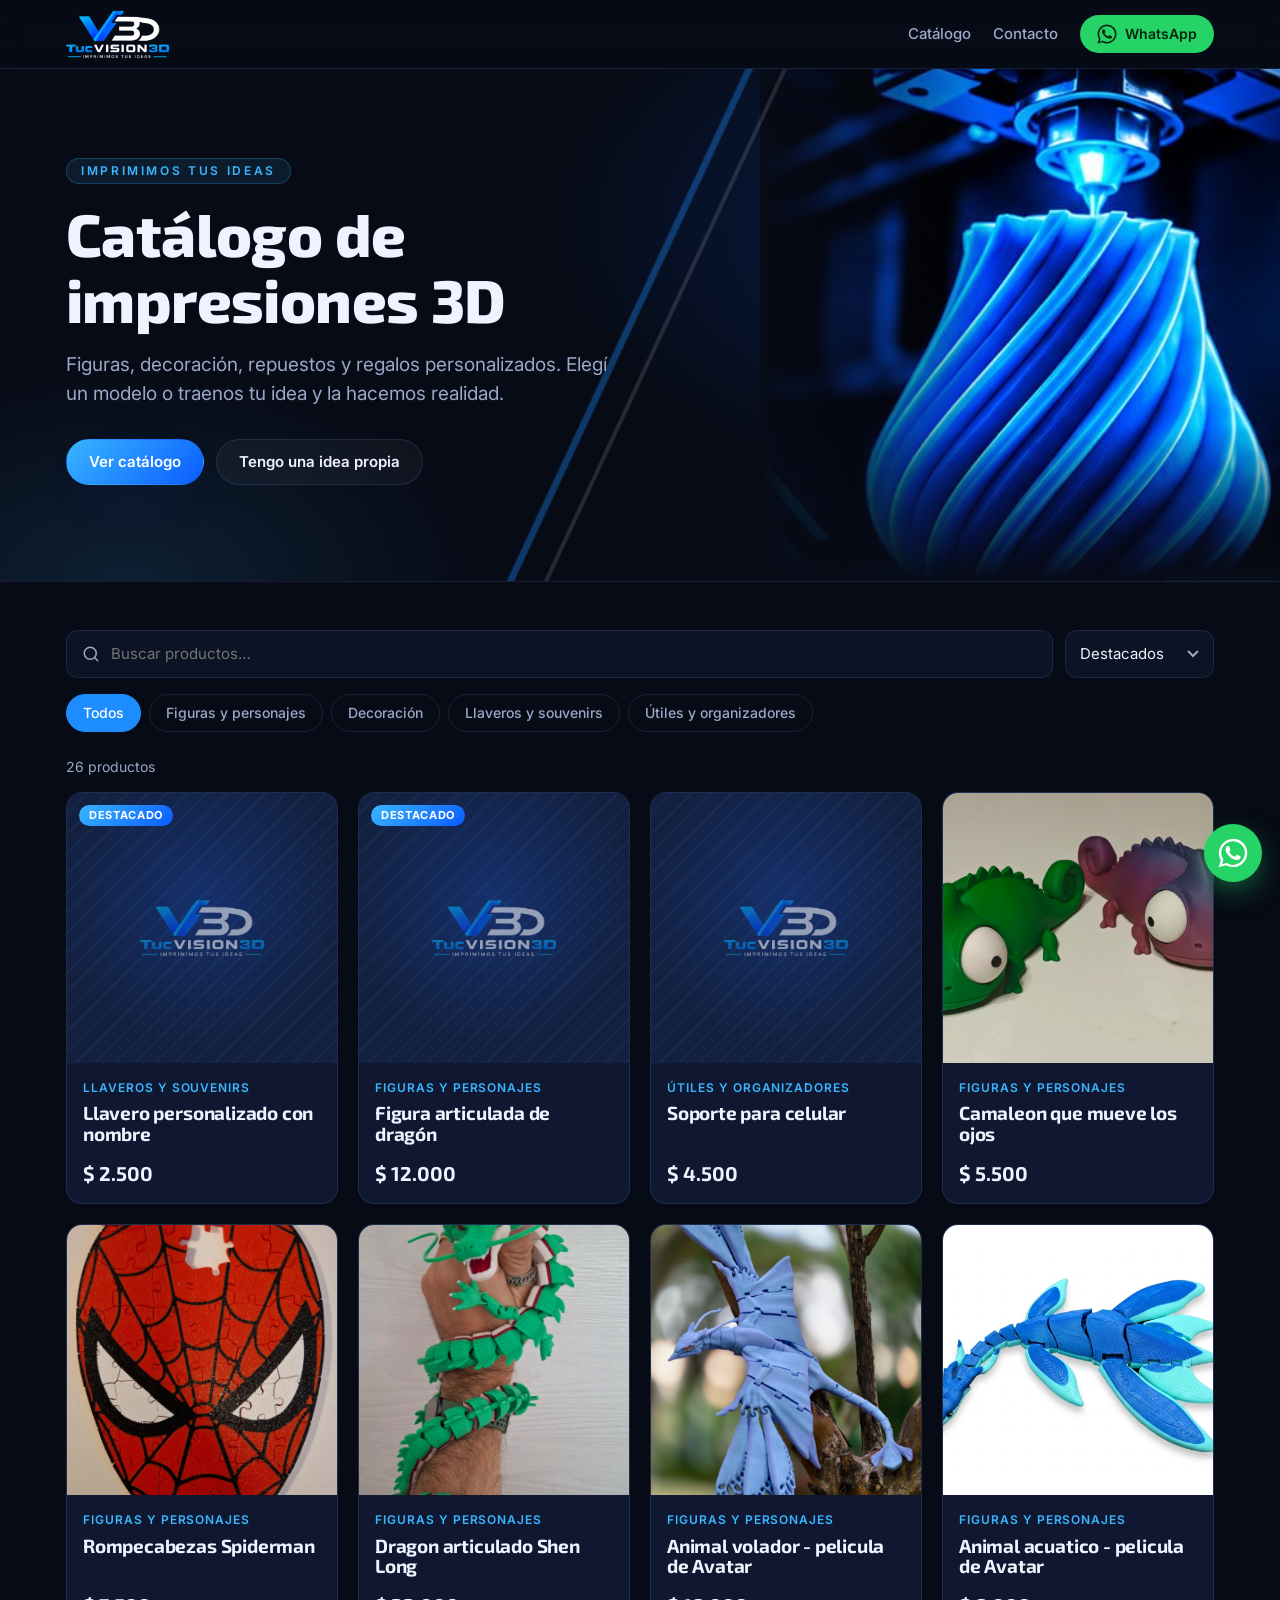
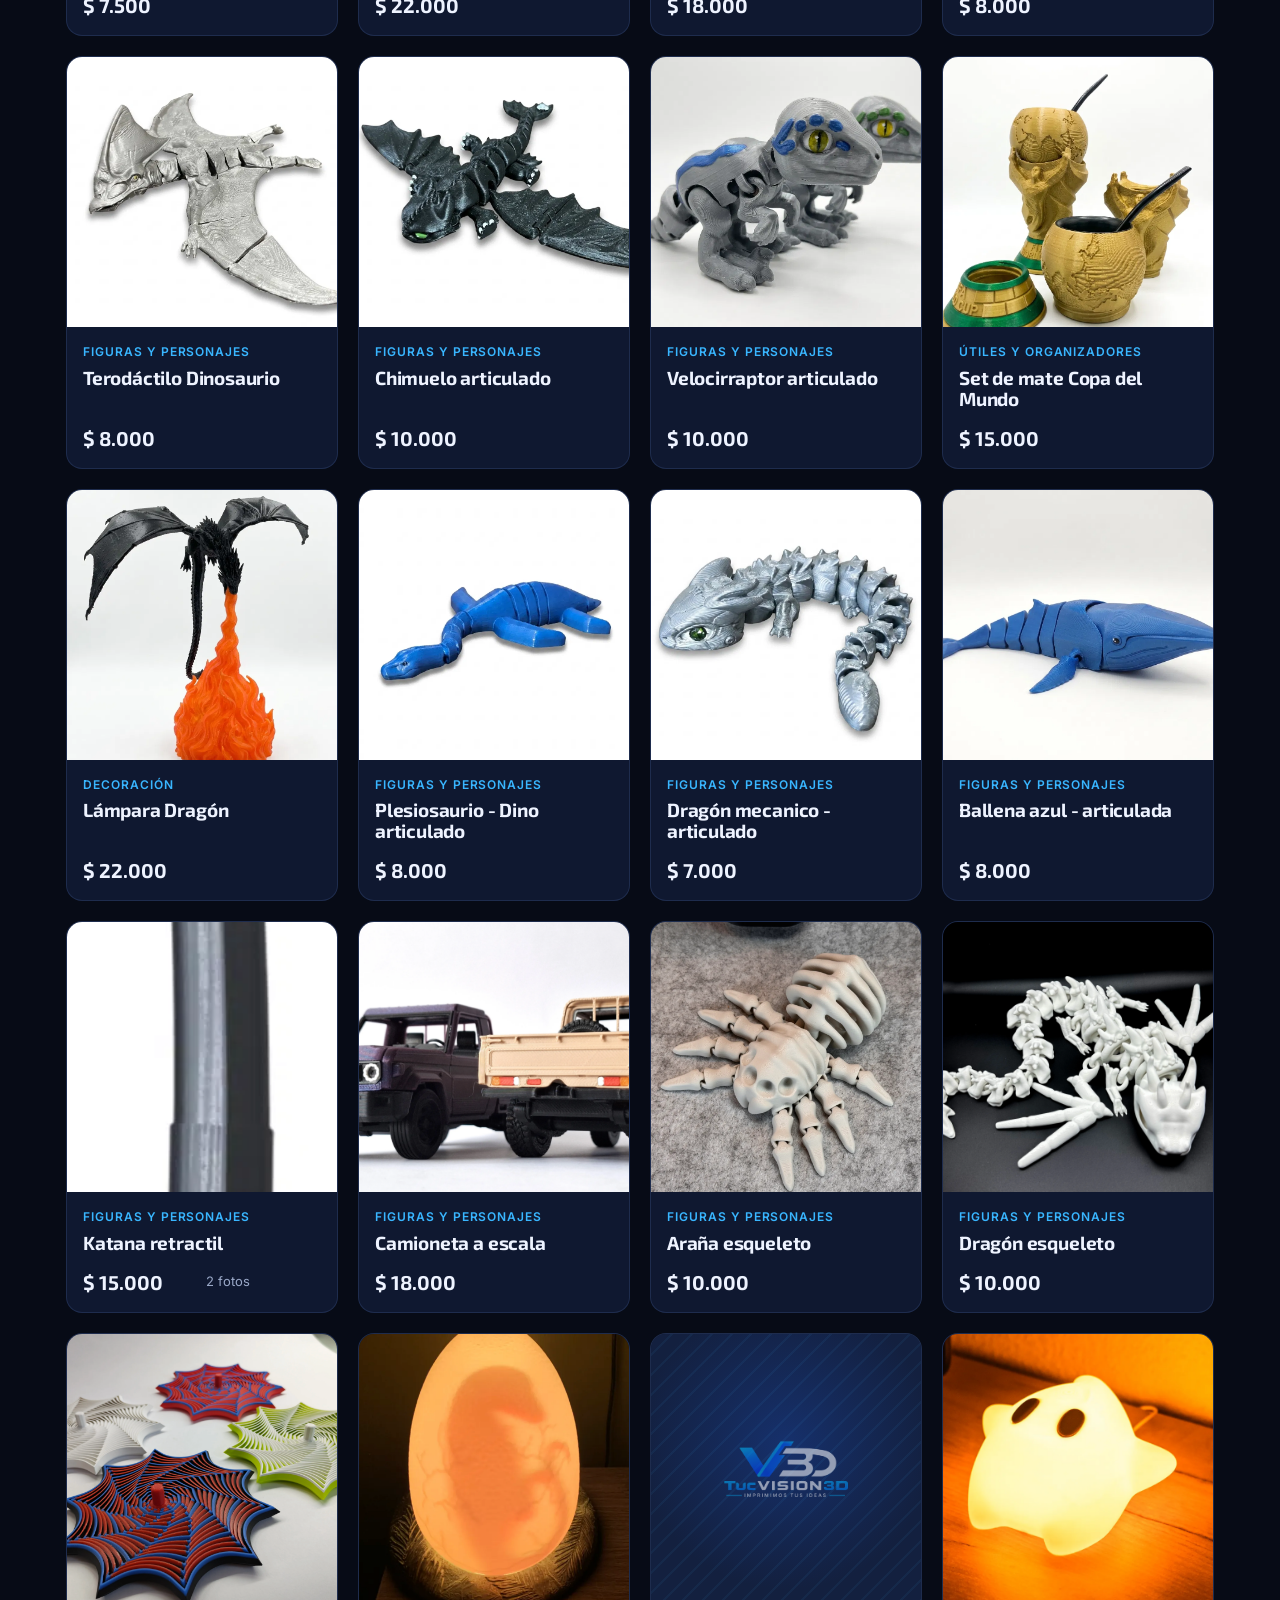
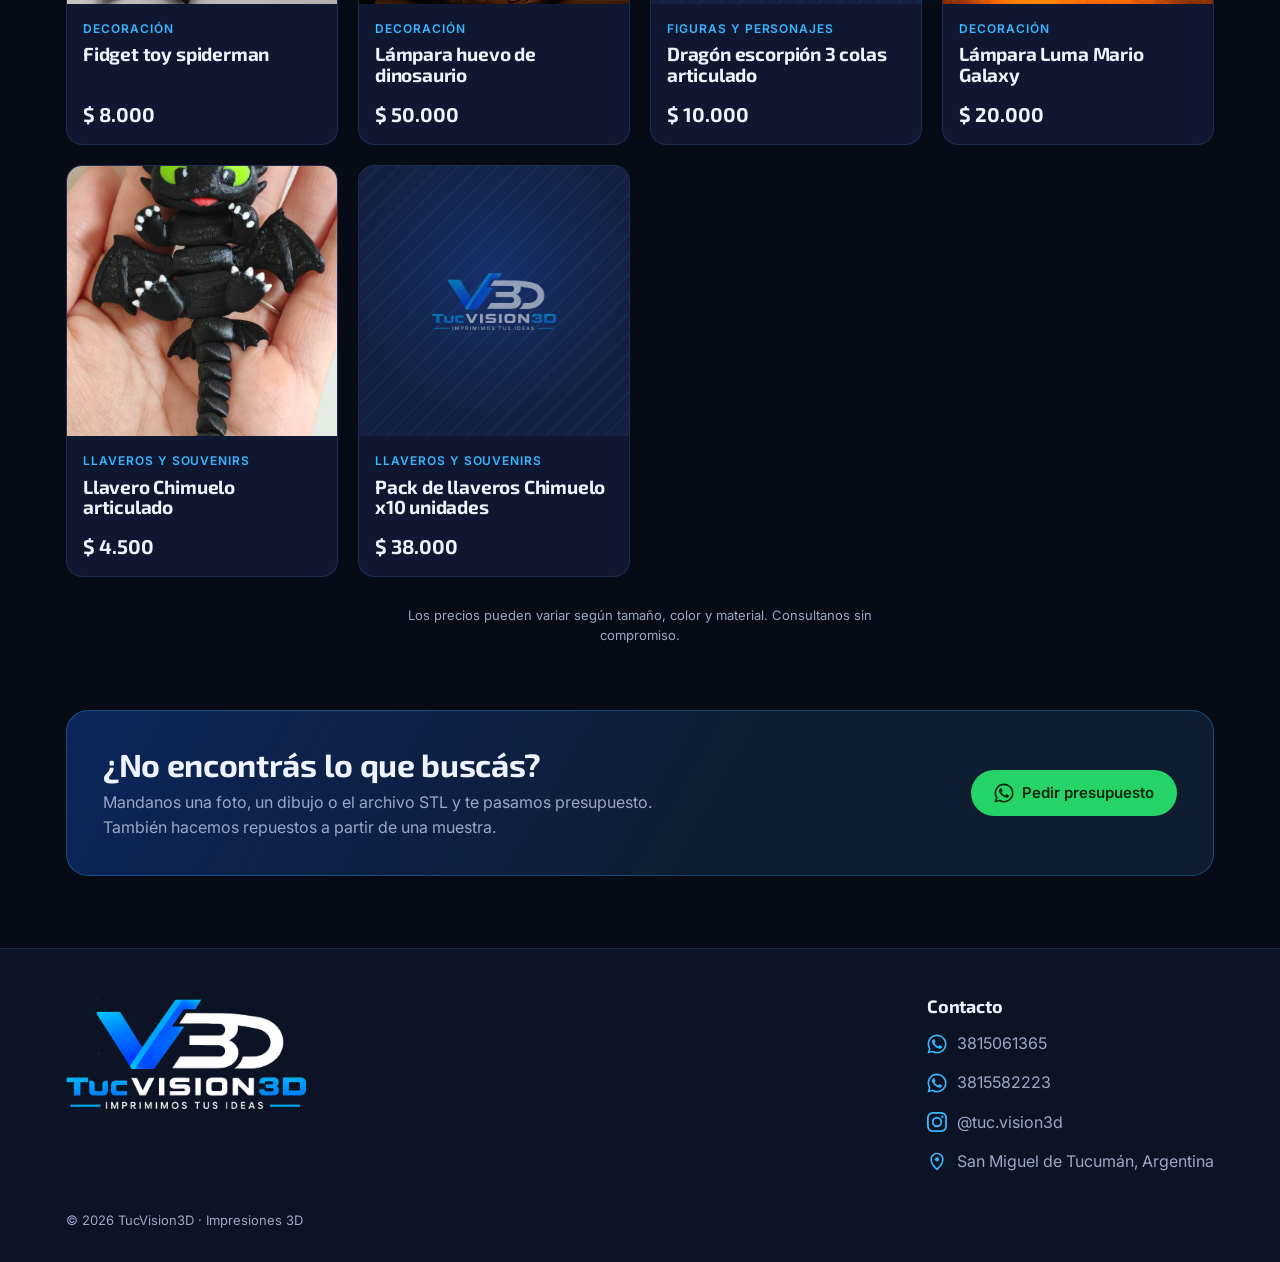
==== index.html @ 31331e61 "catalogo incial" ====
<!doctype html>
<html lang="es">
<head>
  <meta charset="utf-8" />
  <meta name="viewport" content="width=device-width, initial-scale=1, viewport-fit=cover" />
  <title>TucVision3D · Catálogo de impresiones 3D</title>
  <meta name="description" content="Catálogo de impresiones 3D en Tucumán: figuras, decoración, llaveros, repuestos y piezas personalizadas. Imprimimos tus ideas." />
  <meta name="theme-color" content="#070b16" />
  <meta property="og:title" content="TucVision3D · Catálogo de impresiones 3D" />
  <meta property="og:description" content="Imprimimos tus ideas. Mirá el catálogo y consultanos por WhatsApp." />
  <meta property="og:image" content="/assets/og-image.jpg" />
  <meta property="og:type" content="website" />
  <link rel="icon" type="image/png" href="/assets/favicon.png" />
  <link rel="apple-touch-icon" href="/assets/apple-touch-icon.png" />
  <link rel="preconnect" href="https://fonts.googleapis.com" />
  <link rel="preconnect" href="https://fonts.gstatic.com" crossorigin />
  <link href="https://fonts.googleapis.com/css2?family=Exo+2:wght@600;700;800&family=Inter:wght@400;500;600&display=swap" rel="stylesheet" />
  <link rel="stylesheet" href="/styles.css" />
</head>
<body>
  <header class="topbar">
    <div class="wrap topbar__inner">
      <a href="#" class="brand" aria-label="TucVision3D, inicio">
        <img src="/assets/logo.png" alt="TucVision3D" width="640" height="297" />
      </a>
      <nav class="topbar__nav">
        <a href="#catalogo">Catálogo</a>
        <a href="#contacto">Contacto</a>
        <a class="btn btn--wa btn--sm js-wa-general" href="#" target="_blank" rel="noopener">
          <svg aria-hidden="true"><use href="#i-wa" /></svg><span>WhatsApp</span>
        </a>
      </nav>
    </div>
  </header>

  <main>
    <section class="hero">
      <div class="hero__bg" aria-hidden="true"></div>
      <div class="wrap hero__inner">
        <p class="eyebrow js-eslogan">Imprimimos tus ideas</p>
        <h1 class="js-hero-titulo">Catálogo de impresiones 3D</h1>
        <p class="hero__text js-hero-texto"></p>
        <div class="hero__cta">
          <a href="#catalogo" class="btn btn--primary">Ver catálogo</a>
          <a href="#" class="btn btn--ghost js-wa-idea" target="_blank" rel="noopener">Tengo una idea propia</a>
        </div>
      </div>
    </section>

    <section id="catalogo" class="catalog wrap">
      <div class="toolbar">
        <div class="search">
          <svg aria-hidden="true"><use href="#i-search" /></svg>
          <input id="q" type="search" placeholder="Buscar productos…" autocomplete="off" aria-label="Buscar productos" />
        </div>
        <label class="sort">
          <span class="sr-only">Ordenar</span>
          <select id="sort" aria-label="Ordenar">
            <option value="destacados">Destacados</option>
            <option value="az">Nombre A–Z</option>
            <option value="precio-asc">Menor precio</option>
            <option value="precio-desc">Mayor precio</option>
          </select>
        </label>
      </div>
      <div id="chips" class="chips" role="tablist" aria-label="Categorías"></div>

      <p id="count" class="count" aria-live="polite"></p>
      <div id="grid" class="grid"></div>
      <div id="empty" class="empty" hidden>
        <p>No encontramos productos con esa búsqueda.</p>
        <a href="#" class="btn btn--wa js-wa-idea" target="_blank" rel="noopener">
          <svg aria-hidden="true"><use href="#i-wa" /></svg><span>Consultanos igual</span>
        </a>
      </div>
      <p class="nota js-nota-precios"></p>
    </section>

    <section class="custom wrap">
      <div class="custom__card">
        <div>
          <h2>¿No encontrás lo que buscás?</h2>
          <p>Mandanos una foto, un dibujo o el archivo STL y te pasamos presupuesto. También hacemos repuestos a partir de una muestra.</p>
        </div>
        <a href="#" class="btn btn--wa js-wa-idea" target="_blank" rel="noopener">
          <svg aria-hidden="true"><use href="#i-wa" /></svg><span>Pedir presupuesto</span>
        </a>
      </div>
    </section>
  </main>

  <footer id="contacto" class="footer">
    <div class="wrap footer__inner">
      <img class="footer__logo" src="/assets/logo.png" alt="TucVision3D" width="640" height="297" loading="lazy" />
      <div class="footer__contact">
        <h2>Contacto</h2>
        <ul id="contact-list"></ul>
      </div>
    </div>
    <p class="footer__copy wrap">© <span id="year"></span> TucVision3D · Impresiones 3D</p>
  </footer>

  <!-- Detalle de producto -->
  <dialog id="modal" class="modal" aria-labelledby="m-title">
    <button class="modal__close" type="button" aria-label="Cerrar" data-close>&times;</button>
    <div class="modal__body">
      <div class="gallery">
        <div class="gallery__main" id="m-main"></div>
        <div class="gallery__thumbs" id="m-thumbs"></div>
      </div>
      <div class="detail">
        <p class="detail__cat" id="m-cat"></p>
        <h2 id="m-title"></h2>
        <p class="detail__price" id="m-price"></p>
        <p class="detail__desc" id="m-desc"></p>
        <dl class="specs" id="m-specs"></dl>
        <a id="m-wa" class="btn btn--wa btn--block" href="#" target="_blank" rel="noopener">
          <svg aria-hidden="true"><use href="#i-wa" /></svg><span>Consultar por WhatsApp</span>
        </a>
        <button type="button" class="btn btn--ghost btn--block" id="m-share">Compartir producto</button>
      </div>
    </div>
  </dialog>

  <a class="fab js-wa-general" href="#" target="_blank" rel="noopener" aria-label="Escribinos por WhatsApp">
    <svg aria-hidden="true"><use href="#i-wa" /></svg>
  </a>

  <svg width="0" height="0" style="position:absolute" aria-hidden="true">
    <symbol id="i-wa" viewBox="0 0 24 24"><path fill="currentColor" d="M17.47 14.38c-.3-.15-1.76-.87-2.03-.97-.27-.1-.47-.15-.67.15-.2.3-.77.97-.94 1.17-.17.2-.35.22-.64.07-.3-.15-1.26-.46-2.4-1.48-.89-.79-1.49-1.77-1.66-2.07-.17-.3-.02-.46.13-.6.13-.14.3-.35.45-.52.15-.18.2-.3.3-.5.1-.2.05-.37-.03-.52-.07-.15-.67-1.61-.92-2.2-.24-.58-.49-.5-.67-.51h-.57c-.2 0-.52.07-.79.37-.27.3-1.04 1.02-1.04 2.48s1.07 2.88 1.21 3.07c.15.2 2.1 3.2 5.08 4.49.71.3 1.26.49 1.7.63.71.22 1.36.19 1.87.12.57-.09 1.76-.72 2.01-1.41.25-.7.25-1.29.17-1.41-.07-.13-.27-.2-.57-.35M12.05 21.5h-.01a9.4 9.4 0 0 1-4.8-1.32l-.34-.2-3.56.93.95-3.47-.22-.36a9.4 9.4 0 0 1-1.44-5.01c0-5.2 4.23-9.43 9.43-9.43 2.52 0 4.89.98 6.67 2.77a9.37 9.37 0 0 1 2.76 6.67c0 5.2-4.23 9.43-9.44 9.43m8.03-17.46A11.28 11.28 0 0 0 12.05.7C5.8.7.7 5.8.7 12.05c0 2 .52 3.95 1.52 5.67L.6 23.3l5.72-1.5a11.33 11.33 0 0 0 5.72 1.46h.01c6.25 0 11.35-5.09 11.35-11.35 0-3.03-1.18-5.88-3.33-8.02"/></symbol>
    <symbol id="i-ig" viewBox="0 0 24 24"><path fill="currentColor" d="M12 2.2c3.2 0 3.58 0 4.85.07 1.17.05 1.8.25 2.23.41.56.22.96.48 1.38.9.42.42.68.82.9 1.38.16.42.36 1.06.41 2.23.06 1.27.07 1.65.07 4.85s0 3.58-.07 4.85c-.05 1.17-.25 1.8-.41 2.23-.22.56-.48.96-.9 1.38-.42.42-.82.68-1.38.9-.42.16-1.06.36-2.23.41-1.27.06-1.65.07-4.85.07s-3.58 0-4.85-.07c-1.17-.05-1.8-.25-2.23-.41a3.7 3.7 0 0 1-1.38-.9 3.7 3.7 0 0 1-.9-1.38c-.16-.42-.36-1.06-.41-2.23C2.2 15.58 2.2 15.2 2.2 12s0-3.58.07-4.85c.05-1.17.25-1.8.41-2.23.22-.56.48-.96.9-1.38.42-.42.82-.68 1.38-.9.42-.16 1.06-.36 2.23-.41C8.42 2.2 8.8 2.2 12 2.2M12 0C8.74 0 8.33.01 7.05.07 5.78.13 4.9.33 4.14.63c-.79.3-1.46.72-2.13 1.38A5.9 5.9 0 0 0 .63 4.14C.33 4.9.13 5.78.07 7.05.01 8.33 0 8.74 0 12s.01 3.67.07 4.95c.06 1.27.26 2.15.56 2.91.3.79.72 1.46 1.38 2.13a5.9 5.9 0 0 0 2.13 1.38c.76.3 1.64.5 2.91.56C8.33 23.99 8.74 24 12 24s3.67-.01 4.95-.07c1.27-.06 2.15-.26 2.91-.56a5.9 5.9 0 0 0 2.13-1.38 5.9 5.9 0 0 0 1.38-2.13c.3-.76.5-1.64.56-2.91.06-1.28.07-1.69.07-4.95s-.01-3.67-.07-4.95c-.06-1.27-.26-2.15-.56-2.91a5.9 5.9 0 0 0-1.38-2.13A5.9 5.9 0 0 0 19.86.63C19.1.33 18.22.13 16.95.07 15.67.01 15.26 0 12 0m0 5.84a6.16 6.16 0 1 0 0 12.32 6.16 6.16 0 0 0 0-12.32M12 16a4 4 0 1 1 0-8 4 4 0 0 1 0 8m6.4-11.85a1.44 1.44 0 1 0 0 2.88 1.44 1.44 0 0 0 0-2.88"/></symbol>
    <symbol id="i-search" viewBox="0 0 24 24"><path fill="none" stroke="currentColor" stroke-width="2" stroke-linecap="round" d="M11 19a8 8 0 1 0 0-16 8 8 0 0 0 0 16zm10 2-4.35-4.35"/></symbol>
    <symbol id="i-pin" viewBox="0 0 24 24"><path fill="none" stroke="currentColor" stroke-width="2" d="M12 22s7-6.1 7-12a7 7 0 1 0-14 0c0 5.9 7 12 7 12z"/><circle cx="12" cy="10" r="2.5" fill="currentColor"/></symbol>
  </svg>

  <script src="/app.js" defer></script>
</body>
</html>
---- styles.css ----
:root {
  --bg: #070b16;
  --bg-2: #0c1324;
  --card: #0f1830;
  --card-2: #13203f;
  --line: rgba(120, 160, 255, 0.14);
  --text: #eef3ff;
  --muted: #9aa8c7;
  --blue: #1d8cff;
  --blue-2: #0a5cff;
  --cyan: #39b6ff;
  --wa: #25d366;
  --radius: 16px;
  --shadow: 0 20px 50px -20px rgba(0, 60, 255, 0.45);
  --font-head: "Exo 2", system-ui, sans-serif;
  --font-body: "Inter", system-ui, -apple-system, "Segoe UI", sans-serif;
}

* { box-sizing: border-box; }
html { scroll-behavior: smooth; scroll-padding-top: 84px; }
body {
  margin: 0;
  background: var(--bg);
  color: var(--text);
  font-family: var(--font-body);
  font-size: 16px;
  line-height: 1.55;
  -webkit-font-smoothing: antialiased;
}
img { max-width: 100%; display: block; }
a { color: inherit; }
h1, h2, h3 { font-family: var(--font-head); line-height: 1.1; margin: 0; letter-spacing: -0.01em; }
.wrap { width: 100%; max-width: 1180px; margin: 0 auto; padding: 0 16px; }
.sr-only { position: absolute; width: 1px; height: 1px; overflow: hidden; clip: rect(0 0 0 0); }

/* ---------- Botones ---------- */
.btn {
  display: inline-flex; align-items: center; justify-content: center; gap: 8px;
  min-height: 46px; padding: 0 22px; border-radius: 999px;
  font: 600 15px/1 var(--font-body); text-decoration: none; cursor: pointer;
  border: 1px solid transparent; transition: transform .15s, background .15s, box-shadow .15s;
  white-space: nowrap;
}
.btn:active { transform: scale(.98); }
.btn svg { width: 20px; height: 20px; flex: none; }
.btn--primary { background: linear-gradient(135deg, var(--cyan), var(--blue-2)); color: #fff; box-shadow: var(--shadow); }
.btn--primary:hover { box-shadow: 0 20px 50px -14px rgba(0, 110, 255, .7); }
.btn--ghost { background: rgba(255,255,255,.04); border-color: var(--line); color: var(--text); }
.btn--ghost:hover { background: rgba(255,255,255,.09); }
.btn--wa { background: var(--wa); color: #06260f; }
.btn--wa:hover { background: #33e377; }
.btn--sm { min-height: 38px; padding: 0 16px; font-size: 14px; }
.btn--block { width: 100%; }

/* ---------- Header ---------- */
.topbar {
  position: sticky; top: 0; z-index: 20;
  background: rgba(7, 11, 22, .82); backdrop-filter: blur(12px); -webkit-backdrop-filter: blur(12px);
  border-bottom: 1px solid var(--line);
}
.topbar__inner { display: flex; align-items: center; justify-content: space-between; height: 68px; gap: 12px; }
.brand img { height: 48px; width: auto; }
.topbar__nav { display: flex; align-items: center; gap: 22px; }
.topbar__nav > a:not(.btn) { text-decoration: none; color: var(--muted); font-weight: 500; font-size: 15px; }
.topbar__nav > a:not(.btn):hover { color: var(--text); }

/* ---------- Hero ---------- */
.hero { position: relative; overflow: hidden; border-bottom: 1px solid var(--line); }
.hero__bg {
  position: absolute; inset: 0;
  background:
    radial-gradient(60% 80% at 85% 30%, rgba(10,92,255,.28), transparent 70%),
    radial-gradient(40% 60% at 10% 100%, rgba(57,182,255,.12), transparent 70%),
    var(--bg);
}
.hero__bg::before, .hero__bg::after { content: ""; position: absolute; top: 0; bottom: 0; background-repeat: no-repeat; background-size: cover; }
.hero__bg::before {
  right: 0; width: min(46%, 520px);
  background-image: linear-gradient(90deg, var(--bg) 0%, rgba(7,11,22,0) 45%), linear-gradient(0deg, var(--bg) 0%, rgba(7,11,22,0) 30%), url("/assets/hero-impresora.jpg");
  background-position: center, center, center bottom;
}
.hero__bg::after {
  /* franjas diagonales como en el banner */
  right: 30%; width: 40%;
  background: linear-gradient(115deg, transparent 48%, rgba(29,140,255,.35) 48.3%, rgba(29,140,255,.35) 49%, transparent 49.3%, transparent 53%, rgba(255,255,255,.12) 53.2%, rgba(255,255,255,.12) 53.6%, transparent 53.8%);
  pointer-events: none;
}
.hero__inner { position: relative; padding: 88px 16px 96px; max-width: 1180px; }
.eyebrow {
  display: inline-block; margin: 0 0 16px; padding: 6px 14px; border-radius: 999px;
  font: 600 12px/1 var(--font-body); letter-spacing: .22em; text-transform: uppercase;
  color: var(--cyan); background: rgba(57,182,255,.1); border: 1px solid rgba(57,182,255,.25);
}
.hero h1 { font-size: clamp(34px, 6vw, 60px); font-weight: 800; max-width: 12ch; }
.hero__text { color: var(--muted); font-size: clamp(16px, 2vw, 19px); max-width: 46ch; margin: 18px 0 30px; }
.hero__cta { display: flex; flex-wrap: wrap; gap: 12px; }

/* ---------- Catálogo ---------- */
.catalog { padding-top: 48px; padding-bottom: 24px; }
.toolbar { display: flex; gap: 12px; margin-bottom: 16px; }
.search { position: relative; flex: 1; }
.search svg { position: absolute; left: 16px; top: 50%; width: 18px; height: 18px; transform: translateY(-50%); color: var(--muted); }
.search input, .sort select {
  width: 100%; height: 48px; border-radius: 12px; border: 1px solid var(--line);
  background: var(--bg-2); color: var(--text); font: 400 15px var(--font-body); outline: none;
}
.search input { padding: 0 16px 0 44px; }
.search input:focus, .sort select:focus { border-color: var(--blue); box-shadow: 0 0 0 3px rgba(29,140,255,.2); }
.sort select { padding: 0 36px 0 14px; appearance: none; cursor: pointer;
  background-image: url("data:image/svg+xml,%3Csvg xmlns='http://www.w3.org/2000/svg' width='12' height='8'%3E%3Cpath d='M1 1l5 5 5-5' fill='none' stroke='%239aa8c7' stroke-width='2'/%3E%3C/svg%3E");
  background-repeat: no-repeat; background-position: right 14px center; }

.chips { display: flex; gap: 8px; overflow-x: auto; padding-bottom: 6px; scrollbar-width: none; margin: 0 -16px; padding-left: 16px; padding-right: 16px; }
.chips::-webkit-scrollbar { display: none; }
.chip {
  flex: none; height: 38px; padding: 0 16px; border-radius: 999px; cursor: pointer;
  border: 1px solid var(--line); background: transparent; color: var(--muted);
  font: 500 14px var(--font-body); transition: all .15s;
}
.chip:hover { color: var(--text); border-color: rgba(120,160,255,.35); }
.chip[aria-selected="true"] { background: var(--blue); border-color: var(--blue); color: #fff; }

.count { color: var(--muted); font-size: 14px; margin: 18px 0 14px; }
.grid { display: grid; grid-template-columns: repeat(auto-fill, minmax(250px, 1fr)); gap: 20px; }

.card {
  position: relative; display: flex; flex-direction: column; text-align: left;
  background: var(--card); border: 1px solid var(--line); border-radius: var(--radius);
  overflow: hidden; cursor: pointer; color: inherit; font: inherit; padding: 0;
  transition: transform .2s, border-color .2s, box-shadow .2s;
}
.card:hover, .card:focus-visible { transform: translateY(-4px); border-color: rgba(57,182,255,.45); box-shadow: var(--shadow); outline: none; }
.card__img { aspect-ratio: 1; width: 100%; object-fit: cover; background: var(--card-2); }
.card__body { padding: 16px 16px 18px; display: flex; flex-direction: column; gap: 6px; flex: 1; }
.card__cat { font-size: 12px; letter-spacing: .08em; text-transform: uppercase; color: var(--cyan); font-weight: 600; }
.card__title { font-size: 19px; font-weight: 700; }
.card__foot { margin-top: auto; padding-top: 10px; display: flex; align-items: center; justify-content: space-between; gap: 8px; }
.price { font: 700 20px var(--font-head); }
.price--ask { font-size: 15px; color: var(--muted); font-family: var(--font-body); font-weight: 500; }
.card__more { font-size: 13px; color: var(--muted); }
.badge {
  position: absolute; top: 12px; left: 12px; z-index: 1;
  padding: 5px 10px; border-radius: 999px; font: 700 11px/1 var(--font-body);
  letter-spacing: .06em; text-transform: uppercase;
  background: linear-gradient(135deg, var(--cyan), var(--blue-2)); color: #fff;
}

/* Imagen de relleno cuando el producto no tiene fotos */
.ph {
  aspect-ratio: 1; width: 100%; display: grid; place-items: center;
  background:
    repeating-linear-gradient(135deg, rgba(57,182,255,.06) 0 2px, transparent 2px 14px),
    radial-gradient(circle at 50% 40%, #16306b, var(--card-2) 70%);
}
.ph img { width: 46%; opacity: .55; }

.empty { text-align: center; padding: 48px 0; color: var(--muted); }
.nota { color: var(--muted); font-size: 13px; text-align: center; margin: 28px auto 0; max-width: 60ch; }

/* ---------- Pedido a medida ---------- */
.custom { padding-top: 40px; padding-bottom: 72px; }
.custom__card {
  display: flex; align-items: center; justify-content: space-between; gap: 24px; flex-wrap: wrap;
  padding: 36px; border-radius: 22px; border: 1px solid rgba(57,182,255,.3);
  background: linear-gradient(120deg, rgba(10,92,255,.25), rgba(57,182,255,.06) 60%), var(--bg-2);
}
.custom__card h2 { font-size: clamp(24px, 3.4vw, 32px); margin-bottom: 8px; }
.custom__card p { color: var(--muted); margin: 0; max-width: 56ch; }

/* ---------- Footer ---------- */
.footer { border-top: 1px solid var(--line); background: var(--bg-2); padding-top: 48px; }
.footer__inner { display: flex; justify-content: space-between; align-items: flex-start; gap: 32px; flex-wrap: wrap; }
.footer__logo { width: 240px; height: auto; }
.footer__contact h2 { font-size: 18px; margin-bottom: 14px; }
.footer__contact ul { list-style: none; padding: 0; margin: 0; display: grid; gap: 10px; }
.footer__contact a, .footer__contact span { display: inline-flex; align-items: center; gap: 10px; text-decoration: none; color: var(--muted); }
.footer__contact a:hover { color: var(--text); }
.footer__contact svg { width: 20px; height: 20px; color: var(--cyan); flex: none; }
.footer__copy { color: var(--muted); font-size: 13px; padding-top: 32px; padding-bottom: 32px; margin: 0 auto; }

.fab {
  position: fixed; right: 18px; bottom: calc(18px + env(safe-area-inset-bottom)); z-index: 30;
  width: 58px; height: 58px; border-radius: 50%; display: grid; place-items: center;
  background: var(--wa); color: #fff; box-shadow: 0 10px 30px -6px rgba(37,211,102,.6);
  transition: transform .15s;
}
.fab:hover { transform: scale(1.06); }
.fab svg { width: 30px; height: 30px; }

/* ---------- Modal ---------- */
.modal {
  width: min(980px, calc(100% - 32px)); max-height: calc(100dvh - 32px);
  padding: 0; border: 1px solid var(--line); border-radius: 22px;
  background: var(--bg-2); color: var(--text); overflow: auto;
}
.modal::backdrop { background: rgba(2, 5, 12, .78); backdrop-filter: blur(4px); }
.modal[open] { animation: pop .2s ease-out; }
@keyframes pop { from { opacity: 0; transform: translateY(12px) scale(.98); } }
.modal__close {
  position: absolute; top: 12px; right: 12px; z-index: 2;
  width: 40px; height: 40px; border-radius: 50%; border: 1px solid var(--line);
  background: rgba(7,11,22,.75); color: var(--text); font-size: 26px; line-height: 1; cursor: pointer;
}
.modal__body { display: grid; grid-template-columns: 1.1fr 1fr; }
.gallery { padding: 16px; }
.gallery__main { border-radius: 14px; overflow: hidden; background: var(--card-2); }
.gallery__main > img { aspect-ratio: 1; width: 100%; object-fit: cover; }
.gallery__thumbs { display: flex; gap: 8px; margin-top: 10px; overflow-x: auto; }
.gallery__thumbs button {
  flex: none; width: 64px; height: 64px; padding: 0; border-radius: 10px; overflow: hidden; cursor: pointer;
  border: 2px solid transparent; background: var(--card-2); opacity: .6;
}
.gallery__thumbs button[aria-current="true"] { border-color: var(--blue); opacity: 1; }
.gallery__thumbs img { width: 100%; height: 100%; object-fit: cover; }
.detail { padding: 32px 28px 28px 12px; display: flex; flex-direction: column; gap: 12px; }
.detail__cat { margin: 0; color: var(--cyan); font-size: 12px; font-weight: 600; letter-spacing: .1em; text-transform: uppercase; }
.detail h2 { font-size: clamp(26px, 3.2vw, 34px); padding-right: 36px; }
.detail__price { margin: 0; font: 800 28px var(--font-head); }
.detail__price.price--ask { font-size: 17px; }
.detail__desc { margin: 0; color: var(--muted); white-space: pre-line; }
.specs { margin: 6px 0 10px; display: grid; grid-template-columns: auto 1fr; gap: 10px 16px; font-size: 14px; }
.specs dt { color: var(--muted); }
.specs dd { margin: 0; }
.swatches { display: flex; flex-wrap: wrap; gap: 6px; }
.swatches span { padding: 3px 10px; border-radius: 999px; border: 1px solid var(--line); font-size: 13px; }

/* ---------- Responsive ---------- */
@media (max-width: 760px) {
  .topbar__nav > a:not(.btn) { display: none; }
  .topbar__inner { height: 60px; }
  .brand img { height: 40px; }
  .hero__bg::before { width: 70%; opacity: .45; }
  .hero__bg::after { display: none; }
  .hero__inner { padding: 64px 16px 56px; }
  .grid { grid-template-columns: repeat(2, 1fr); gap: 12px; }
  .card__body { padding: 12px; }
  .card__title { font-size: 16px; }
  .price { font-size: 17px; }
  .price--ask { font-size: 14px; }
  .card__more { display: none; }
  .custom__card { padding: 24px; }
  .modal { width: 100%; max-height: 100dvh; height: 100dvh; max-width: 100%; border-radius: 0; margin: 0; border: 0; }
  .modal__body { grid-template-columns: 1fr; }
  .gallery { padding: 0; }
  .gallery__main { border-radius: 0; }
  .gallery__thumbs { padding: 0 16px; }
  .detail { padding: 20px 16px 32px; }
  .detail h2 { padding-right: 0; }
}
@media (max-width: 380px) {
  .topbar__nav .btn span { display: none; }
  .topbar__nav .btn { padding: 0 12px; }
}
@media (prefers-reduced-motion: reduce) {
  * { animation: none !important; transition: none !important; scroll-behavior: auto !important; }
}
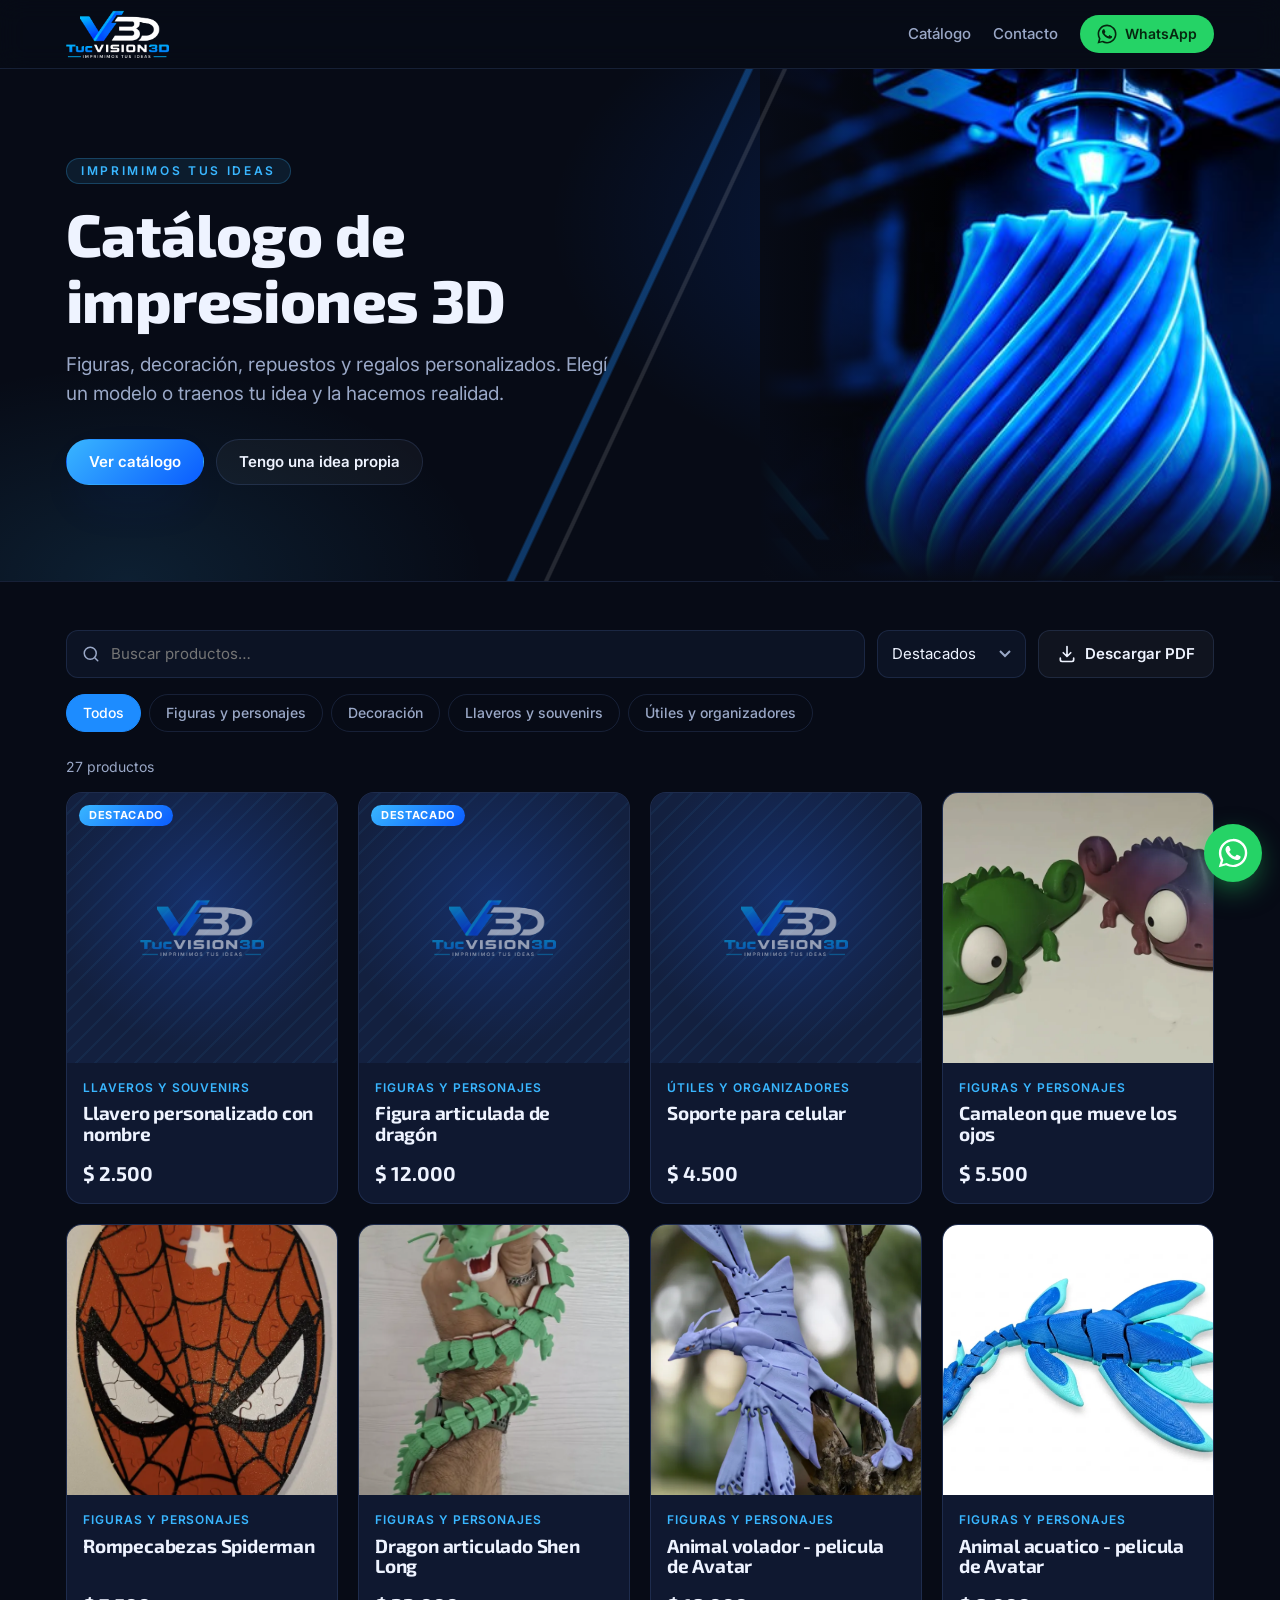
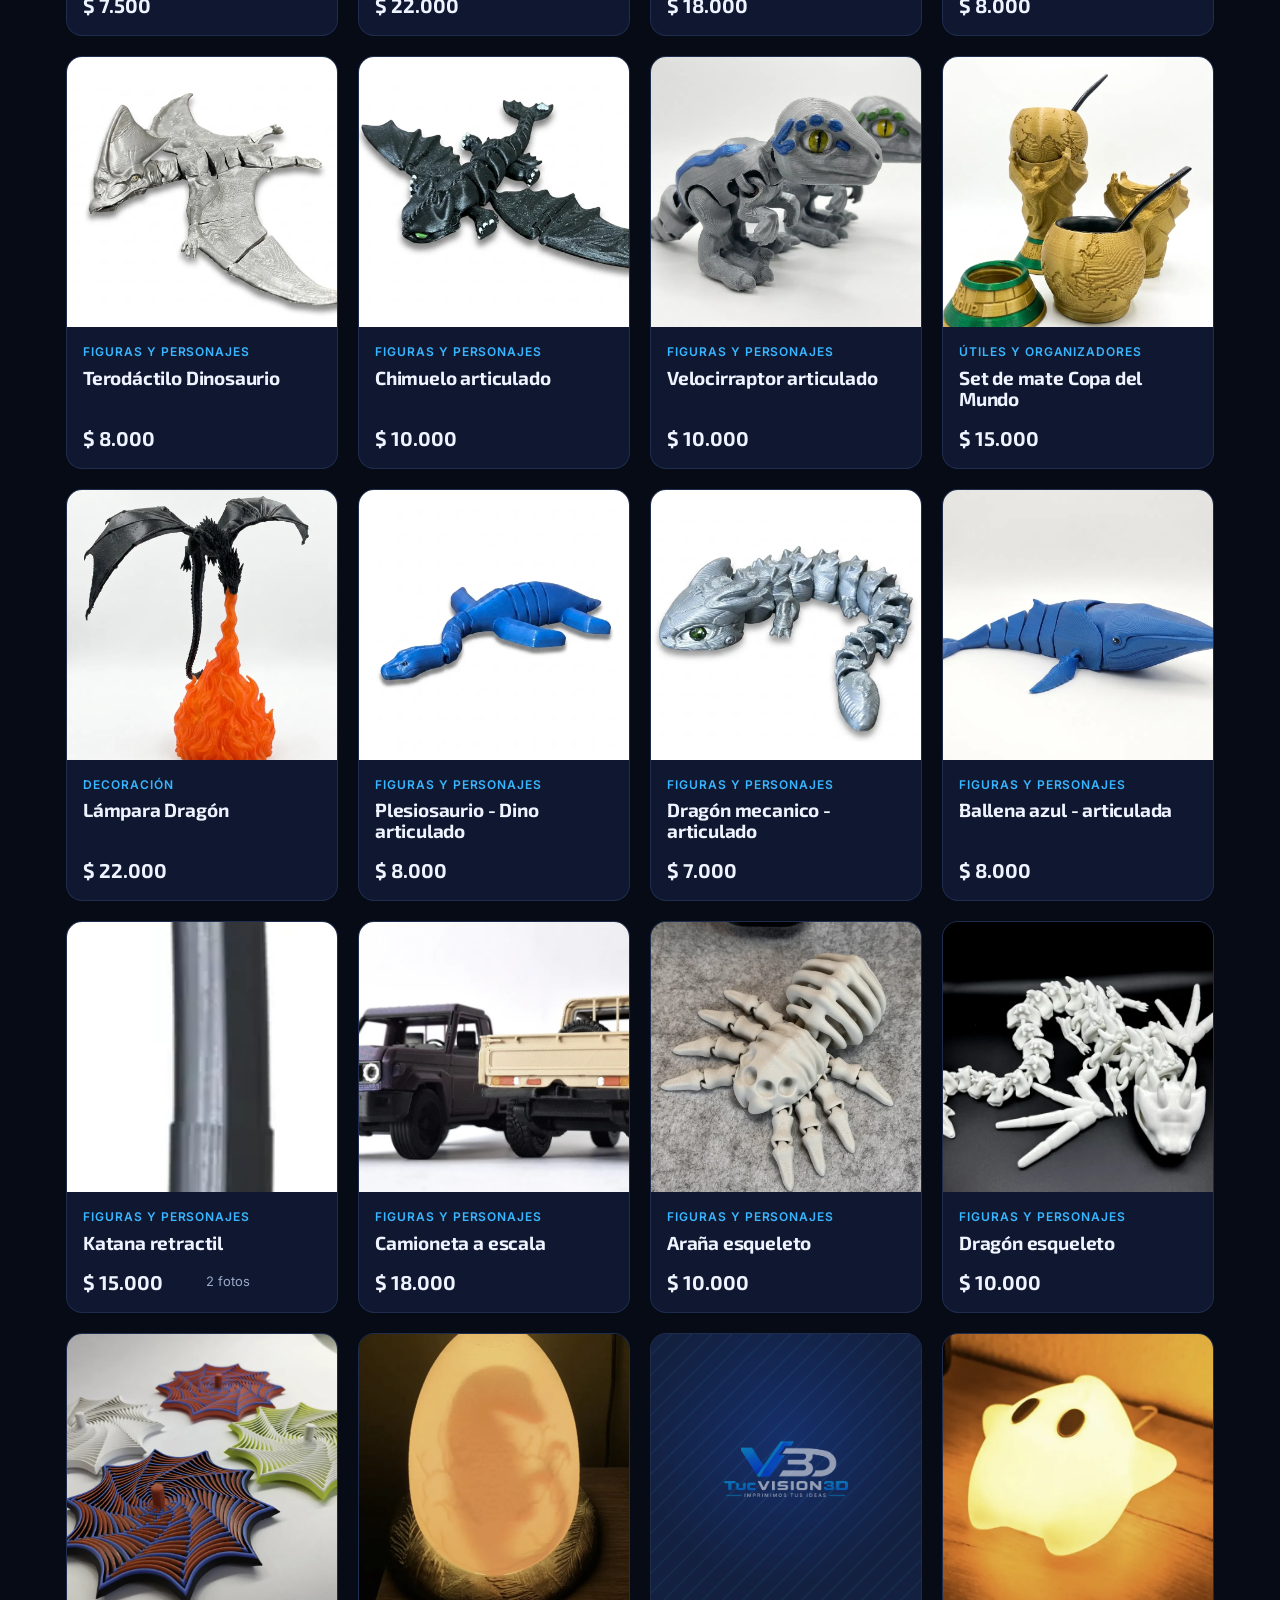
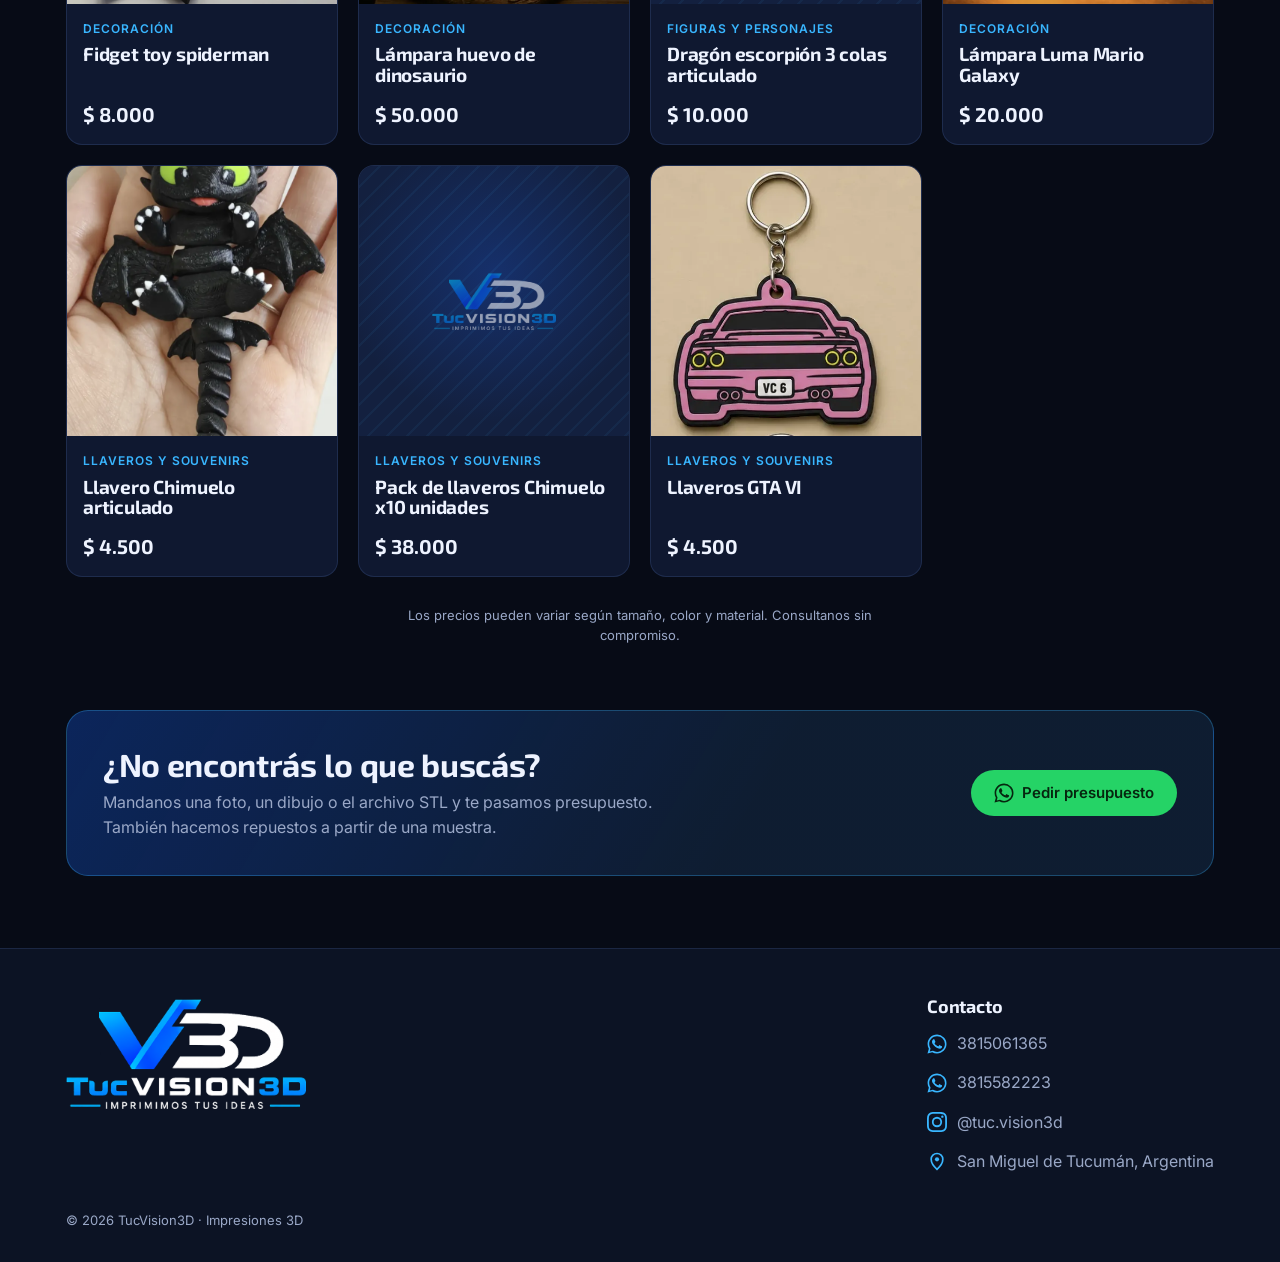
==== commit 53c79fd0: "Agregar descarga del catálogo en PDF e importación/exportación Excel en el admin Co-Authored-By: Cla" ====
--- a/index.html
+++ b/index.html
@@ -62,6 +62,9 @@
             <option value="precio-desc">Mayor precio</option>
           </select>
         </label>
+        <button type="button" class="btn btn--ghost btn--pdf js-pdf" title="Descargar el catálogo completo en PDF">
+          <svg aria-hidden="true"><use href="#i-pdf" /></svg><span>Descargar PDF</span>
+        </button>
       </div>
       <div id="chips" class="chips" role="tablist" aria-label="Categorías"></div>
 
@@ -130,9 +133,11 @@
     <symbol id="i-wa" viewBox="0 0 24 24"><path fill="currentColor" d="M17.47 14.38c-.3-.15-1.76-.87-2.03-.97-.27-.1-.47-.15-.67.15-.2.3-.77.97-.94 1.17-.17.2-.35.22-.64.07-.3-.15-1.26-.46-2.4-1.48-.89-.79-1.49-1.77-1.66-2.07-.17-.3-.02-.46.13-.6.13-.14.3-.35.45-.52.15-.18.2-.3.3-.5.1-.2.05-.37-.03-.52-.07-.15-.67-1.61-.92-2.2-.24-.58-.49-.5-.67-.51h-.57c-.2 0-.52.07-.79.37-.27.3-1.04 1.02-1.04 2.48s1.07 2.88 1.21 3.07c.15.2 2.1 3.2 5.08 4.49.71.3 1.26.49 1.7.63.71.22 1.36.19 1.87.12.57-.09 1.76-.72 2.01-1.41.25-.7.25-1.29.17-1.41-.07-.13-.27-.2-.57-.35M12.05 21.5h-.01a9.4 9.4 0 0 1-4.8-1.32l-.34-.2-3.56.93.95-3.47-.22-.36a9.4 9.4 0 0 1-1.44-5.01c0-5.2 4.23-9.43 9.43-9.43 2.52 0 4.89.98 6.67 2.77a9.37 9.37 0 0 1 2.76 6.67c0 5.2-4.23 9.43-9.44 9.43m8.03-17.46A11.28 11.28 0 0 0 12.05.7C5.8.7.7 5.8.7 12.05c0 2 .52 3.95 1.52 5.67L.6 23.3l5.72-1.5a11.33 11.33 0 0 0 5.72 1.46h.01c6.25 0 11.35-5.09 11.35-11.35 0-3.03-1.18-5.88-3.33-8.02"/></symbol>
     <symbol id="i-ig" viewBox="0 0 24 24"><path fill="currentColor" d="M12 2.2c3.2 0 3.58 0 4.85.07 1.17.05 1.8.25 2.23.41.56.22.96.48 1.38.9.42.42.68.82.9 1.38.16.42.36 1.06.41 2.23.06 1.27.07 1.65.07 4.85s0 3.58-.07 4.85c-.05 1.17-.25 1.8-.41 2.23-.22.56-.48.96-.9 1.38-.42.42-.82.68-1.38.9-.42.16-1.06.36-2.23.41-1.27.06-1.65.07-4.85.07s-3.58 0-4.85-.07c-1.17-.05-1.8-.25-2.23-.41a3.7 3.7 0 0 1-1.38-.9 3.7 3.7 0 0 1-.9-1.38c-.16-.42-.36-1.06-.41-2.23C2.2 15.58 2.2 15.2 2.2 12s0-3.58.07-4.85c.05-1.17.25-1.8.41-2.23.22-.56.48-.96.9-1.38.42-.42.82-.68 1.38-.9.42-.16 1.06-.36 2.23-.41C8.42 2.2 8.8 2.2 12 2.2M12 0C8.74 0 8.33.01 7.05.07 5.78.13 4.9.33 4.14.63c-.79.3-1.46.72-2.13 1.38A5.9 5.9 0 0 0 .63 4.14C.33 4.9.13 5.78.07 7.05.01 8.33 0 8.74 0 12s.01 3.67.07 4.95c.06 1.27.26 2.15.56 2.91.3.79.72 1.46 1.38 2.13a5.9 5.9 0 0 0 2.13 1.38c.76.3 1.64.5 2.91.56C8.33 23.99 8.74 24 12 24s3.67-.01 4.95-.07c1.27-.06 2.15-.26 2.91-.56a5.9 5.9 0 0 0 2.13-1.38 5.9 5.9 0 0 0 1.38-2.13c.3-.76.5-1.64.56-2.91.06-1.28.07-1.69.07-4.95s-.01-3.67-.07-4.95c-.06-1.27-.26-2.15-.56-2.91a5.9 5.9 0 0 0-1.38-2.13A5.9 5.9 0 0 0 19.86.63C19.1.33 18.22.13 16.95.07 15.67.01 15.26 0 12 0m0 5.84a6.16 6.16 0 1 0 0 12.32 6.16 6.16 0 0 0 0-12.32M12 16a4 4 0 1 1 0-8 4 4 0 0 1 0 8m6.4-11.85a1.44 1.44 0 1 0 0 2.88 1.44 1.44 0 0 0 0-2.88"/></symbol>
     <symbol id="i-search" viewBox="0 0 24 24"><path fill="none" stroke="currentColor" stroke-width="2" stroke-linecap="round" d="M11 19a8 8 0 1 0 0-16 8 8 0 0 0 0 16zm10 2-4.35-4.35"/></symbol>
+    <symbol id="i-pdf" viewBox="0 0 24 24"><path fill="none" stroke="currentColor" stroke-width="2" stroke-linecap="round" stroke-linejoin="round" d="M12 3v12m0 0-4.5-4.5M12 15l4.5-4.5M4 17v2a2 2 0 0 0 2 2h12a2 2 0 0 0 2-2v-2"/></symbol>
     <symbol id="i-pin" viewBox="0 0 24 24"><path fill="none" stroke="currentColor" stroke-width="2" d="M12 22s7-6.1 7-12a7 7 0 1 0-14 0c0 5.9 7 12 7 12z"/><circle cx="12" cy="10" r="2.5" fill="currentColor"/></symbol>
   </svg>
 
+  <script src="/pdf.js" defer></script>
   <script src="/app.js" defer></script>
 </body>
 </html>
--- a/styles.css
+++ b/styles.css
@@ -106,6 +106,8 @@
 }
 .search input { padding: 0 16px 0 44px; }
 .search input:focus, .sort select:focus { border-color: var(--blue); box-shadow: 0 0 0 3px rgba(29,140,255,.2); }
+.btn--pdf { height: 48px; border-radius: 12px; padding: 0 18px; }
+.btn--pdf[aria-busy="true"] { opacity: .7; cursor: progress; }
 .sort select { padding: 0 36px 0 14px; appearance: none; cursor: pointer;
   background-image: url("data:image/svg+xml,%3Csvg xmlns='http://www.w3.org/2000/svg' width='12' height='8'%3E%3Cpath d='M1 1l5 5 5-5' fill='none' stroke='%239aa8c7' stroke-width='2'/%3E%3C/svg%3E");
   background-repeat: no-repeat; background-position: right 14px center; }
@@ -232,6 +234,9 @@
   .hero__bg::before { width: 70%; opacity: .45; }
   .hero__bg::after { display: none; }
   .hero__inner { padding: 64px 16px 56px; }
+  .toolbar { flex-wrap: wrap; }
+  .search { flex-basis: 100%; }
+  .sort, .btn--pdf { flex: 1; }
   .grid { grid-template-columns: repeat(2, 1fr); gap: 12px; }
   .card__body { padding: 12px; }
   .card__title { font-size: 16px; }
